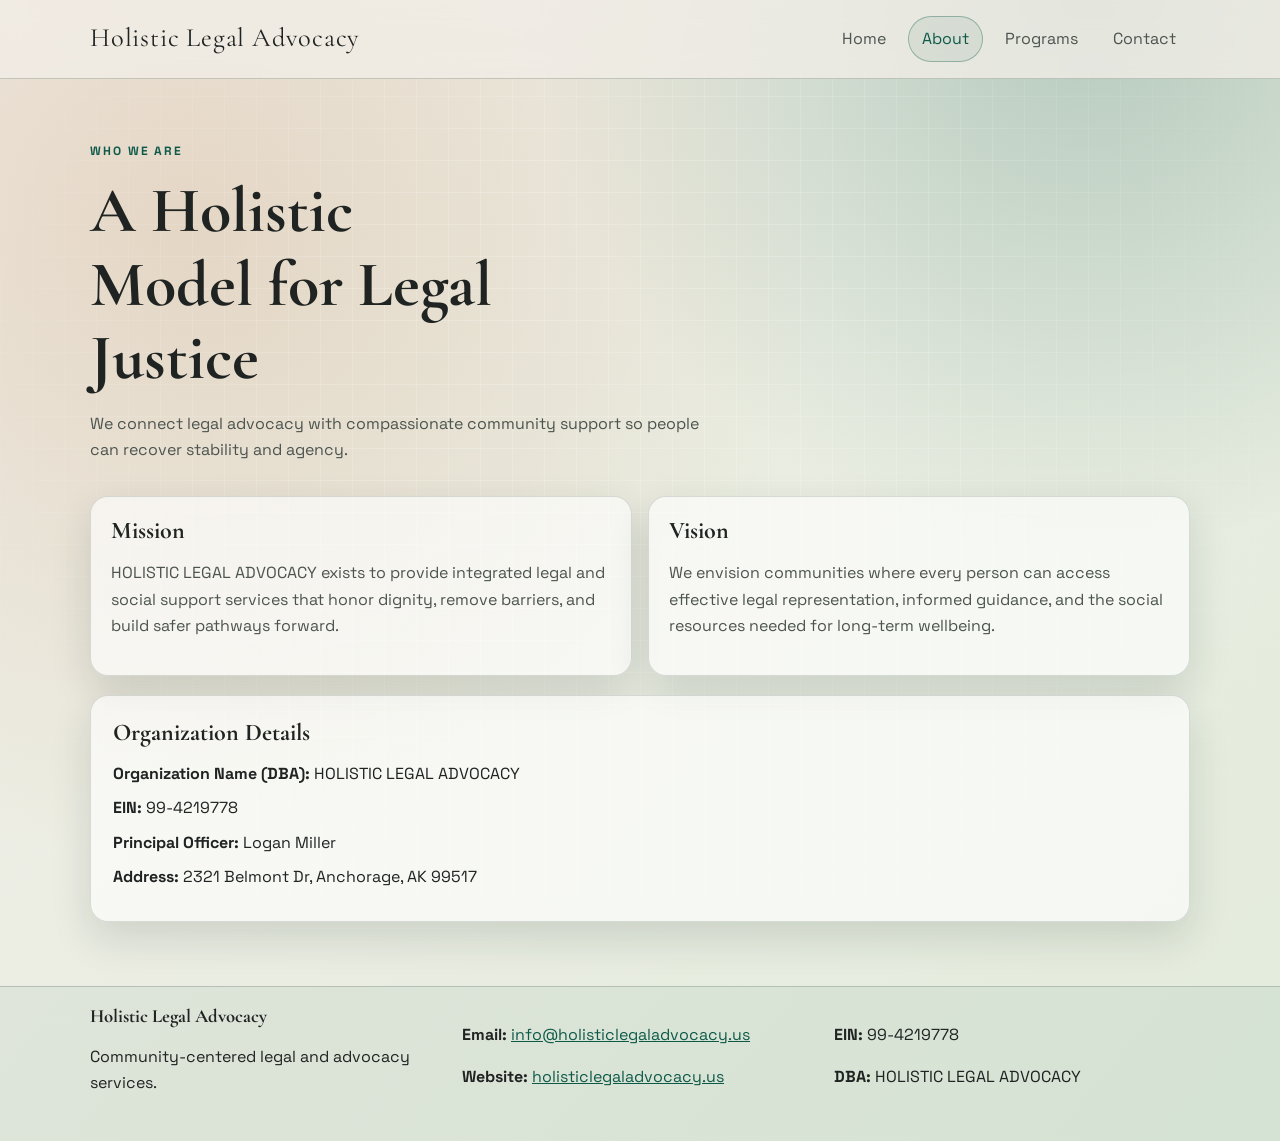
==== about.html @ d8be8e51 "添加关于、联系、主页、服务页面及样式和脚本文件" ====
<!DOCTYPE html>
<html lang="en">
<head>
  <meta charset="UTF-8" />
  <meta name="viewport" content="width=device-width, initial-scale=1.0" />
  <title>Holistic Legal Advocacy | About</title>
  <meta name="description" content="Learn about Holistic Legal Advocacy's mission, leadership, and legal organization details." />
  <link rel="preconnect" href="https://fonts.googleapis.com" />
  <link rel="preconnect" href="https://fonts.gstatic.com" crossorigin />
  <link href="https://fonts.googleapis.com/css2?family=Cormorant+Garamond:wght@500;600;700&family=Space+Grotesk:wght@400;500;600;700&display=swap" rel="stylesheet" />
  <link rel="stylesheet" href="styles.css" />
</head>
<body>
  <div class="page-glow"></div>
  <header class="site-header">
    <div class="container nav-wrap">
      <a href="index.html" class="brand">Holistic Legal Advocacy</a>
      <nav class="site-nav" aria-label="Main navigation">
        <a href="index.html">Home</a>
        <a class="active" href="about.html">About</a>
        <a href="services.html">Programs</a>
        <a href="contact.html">Contact</a>
      </nav>
    </div>
  </header>

  <main class="container">
    <section class="page-header reveal">
      <p class="kicker">Who We Are</p>
      <h1>A Holistic Model for Legal Justice</h1>
      <p class="lead">We connect legal advocacy with compassionate community support so people can recover stability and agency.</p>
    </section>

    <section class="content-grid reveal">
      <article class="panel">
        <h2>Mission</h2>
        <p>
          HOLISTIC LEGAL ADVOCACY exists to provide integrated legal and social support services that honor dignity,
          remove barriers, and build safer pathways forward.
        </p>
      </article>
      <article class="panel">
        <h2>Vision</h2>
        <p>
          We envision communities where every person can access effective legal representation, informed guidance,
          and the social resources needed for long-term wellbeing.
        </p>
      </article>
    </section>

    <section class="details reveal">
      <h2>Organization Details</h2>
      <div class="details-table">
        <p><strong>Organization Name (DBA):</strong> HOLISTIC LEGAL ADVOCACY</p>
        <p><strong>EIN:</strong> 99-4219778</p>
        <p><strong>Principal Officer:</strong> Logan Miller</p>
        <p><strong>Address:</strong> 2321 Belmont Dr, Anchorage, AK 99517</p>
      </div>
    </section>
  </main>

  <footer class="site-footer">
    <div class="container footer-grid">
      <div>
        <h3>Holistic Legal Advocacy</h3>
        <p>Community-centered legal and advocacy services.</p>
      </div>
      <div>
        <p><strong>Email:</strong> <a href="mailto:info@holisticlegaladvocacy.us">info@holisticlegaladvocacy.us</a></p>
        <p><strong>Website:</strong> <a href="https://holisticlegaladvocacy.us" target="_blank" rel="noopener noreferrer">holisticlegaladvocacy.us</a></p>
      </div>
      <div>
        <p><strong>EIN:</strong> 99-4219778</p>
        <p><strong>DBA:</strong> HOLISTIC LEGAL ADVOCACY</p>
      </div>
    </div>
  </footer>

  <script src="script.js"></script>
</body>
</html>
---- styles.css ----
:root {
  --bg-base: #f1eee7;
  --bg-accent: #e3ecdd;
  --ink: #1f2321;
  --muted: #4c544f;
  --line: #adb8af;
  --brand: #0e5a49;
  --brand-soft: #d5e6db;
  --highlight: #b56c32;
  --card: rgba(255, 255, 255, 0.62);
  --shadow: 0 16px 40px rgba(23, 41, 35, 0.14);
}

* {
  box-sizing: border-box;
}

html,
body {
  margin: 0;
  padding: 0;
}

body {
  font-family: "Space Grotesk", sans-serif;
  color: var(--ink);
  background:
    radial-gradient(circle at 15% 20%, rgba(181, 108, 50, 0.18), transparent 45%),
    radial-gradient(circle at 85% 0%, rgba(14, 90, 73, 0.24), transparent 35%),
    linear-gradient(130deg, var(--bg-base), var(--bg-accent));
  min-height: 100vh;
  line-height: 1.65;
  position: relative;
}

.page-glow {
  position: fixed;
  inset: 0;
  pointer-events: none;
  background-image: linear-gradient(90deg, rgba(255, 255, 255, 0.18) 1px, transparent 1px),
    linear-gradient(rgba(255, 255, 255, 0.18) 1px, transparent 1px);
  background-size: 32px 32px;
  mask-image: radial-gradient(circle at center, black 40%, transparent 100%);
  z-index: 0;
}

.container {
  width: min(1100px, 92vw);
  margin: 0 auto;
  position: relative;
  z-index: 1;
}

.site-header {
  position: sticky;
  top: 0;
  backdrop-filter: blur(12px);
  background: rgba(241, 238, 231, 0.78);
  border-bottom: 1px solid rgba(110, 123, 116, 0.35);
  z-index: 10;
}

.nav-wrap {
  display: flex;
  align-items: center;
  justify-content: space-between;
  gap: 1rem;
  padding: 1rem 0;
}

.brand {
  font-family: "Cormorant Garamond", serif;
  font-size: 1.65rem;
  color: var(--ink);
  text-decoration: none;
  letter-spacing: 0.03em;
}

.site-nav {
  display: flex;
  gap: 0.5rem;
  flex-wrap: wrap;
}

.site-nav a {
  text-decoration: none;
  color: var(--muted);
  padding: 0.55rem 0.8rem;
  border-radius: 999px;
  border: 1px solid transparent;
  transition: all 0.25s ease;
}

.site-nav a:hover,
.site-nav a.active {
  color: var(--brand);
  border-color: rgba(14, 90, 73, 0.35);
  background: rgba(14, 90, 73, 0.08);
}

main {
  padding: 2.2rem 0 4rem;
}

.hero {
  padding: 2rem 0 0.5rem;
}

.kicker {
  color: var(--brand);
  text-transform: uppercase;
  letter-spacing: 0.16em;
  font-size: 0.75rem;
  font-weight: 700;
}

h1,
h2,
h3 {
  font-family: "Cormorant Garamond", serif;
  line-height: 1.15;
  margin: 0 0 0.9rem;
}

h1 {
  font-size: clamp(2rem, 5vw, 4rem);
  max-width: 14ch;
}

.lead {
  max-width: 62ch;
  color: var(--muted);
  margin-bottom: 1.5rem;
}

.hero-actions {
  display: flex;
  flex-wrap: wrap;
  gap: 0.7rem;
}

.btn {
  text-decoration: none;
  display: inline-flex;
  align-items: center;
  justify-content: center;
  padding: 0.78rem 1.25rem;
  border-radius: 999px;
  font-weight: 600;
  transition: transform 0.25s ease, box-shadow 0.25s ease, background 0.25s ease;
}

.btn:hover {
  transform: translateY(-2px);
}

.btn-primary {
  background: var(--brand);
  color: #ffffff;
  box-shadow: 0 10px 24px rgba(14, 90, 73, 0.25);
}

.btn-secondary {
  color: var(--brand);
  background: #ffffff;
  border: 1px solid rgba(14, 90, 73, 0.32);
}

.cards,
.program-grid,
.content-grid,
.contact-layout {
  display: grid;
  grid-template-columns: repeat(auto-fit, minmax(220px, 1fr));
  gap: 1rem;
  margin-top: 2rem;
}

.card,
.panel,
.impact,
.details {
  background: var(--card);
  border: 1px solid rgba(110, 123, 116, 0.24);
  box-shadow: var(--shadow);
  border-radius: 18px;
}

.card,
.panel {
  padding: 1.25rem;
}

.card p,
.panel p {
  color: var(--muted);
}

.impact {
  margin-top: 1.4rem;
  padding: 1.3rem;
  display: grid;
  gap: 1rem;
  grid-template-columns: 2fr 1fr;
}

.impact ul {
  margin: 0;
  padding-left: 1rem;
}

.impact li {
  margin-bottom: 0.6rem;
}

.page-header {
  padding-top: 1rem;
}

.details {
  margin-top: 1.2rem;
  padding: 1.4rem;
}

.details-table p {
  margin: 0.5rem 0;
}

a {
  color: var(--brand);
}

.site-footer {
  border-top: 1px solid rgba(110, 123, 116, 0.35);
  background: rgba(14, 90, 73, 0.06);
  padding: 1.2rem 0 1.8rem;
  position: relative;
  z-index: 1;
}

.footer-grid {
  display: grid;
  gap: 1rem;
  grid-template-columns: repeat(auto-fit, minmax(220px, 1fr));
}

.footer-grid h3 {
  margin-bottom: 0.3rem;
}

.reveal {
  opacity: 0;
  transform: translateY(18px);
  transition: opacity 0.7s ease, transform 0.7s ease;
}

.reveal.in-view {
  opacity: 1;
  transform: translateY(0);
}

@media (max-width: 820px) {
  .impact {
    grid-template-columns: 1fr;
  }

  .brand {
    font-size: 1.35rem;
  }
}

@media (max-width: 640px) {
  .site-nav {
    width: 100%;
    justify-content: flex-start;
  }

  .nav-wrap {
    flex-direction: column;
    align-items: flex-start;
  }

  main {
    padding-top: 1.4rem;
  }
}
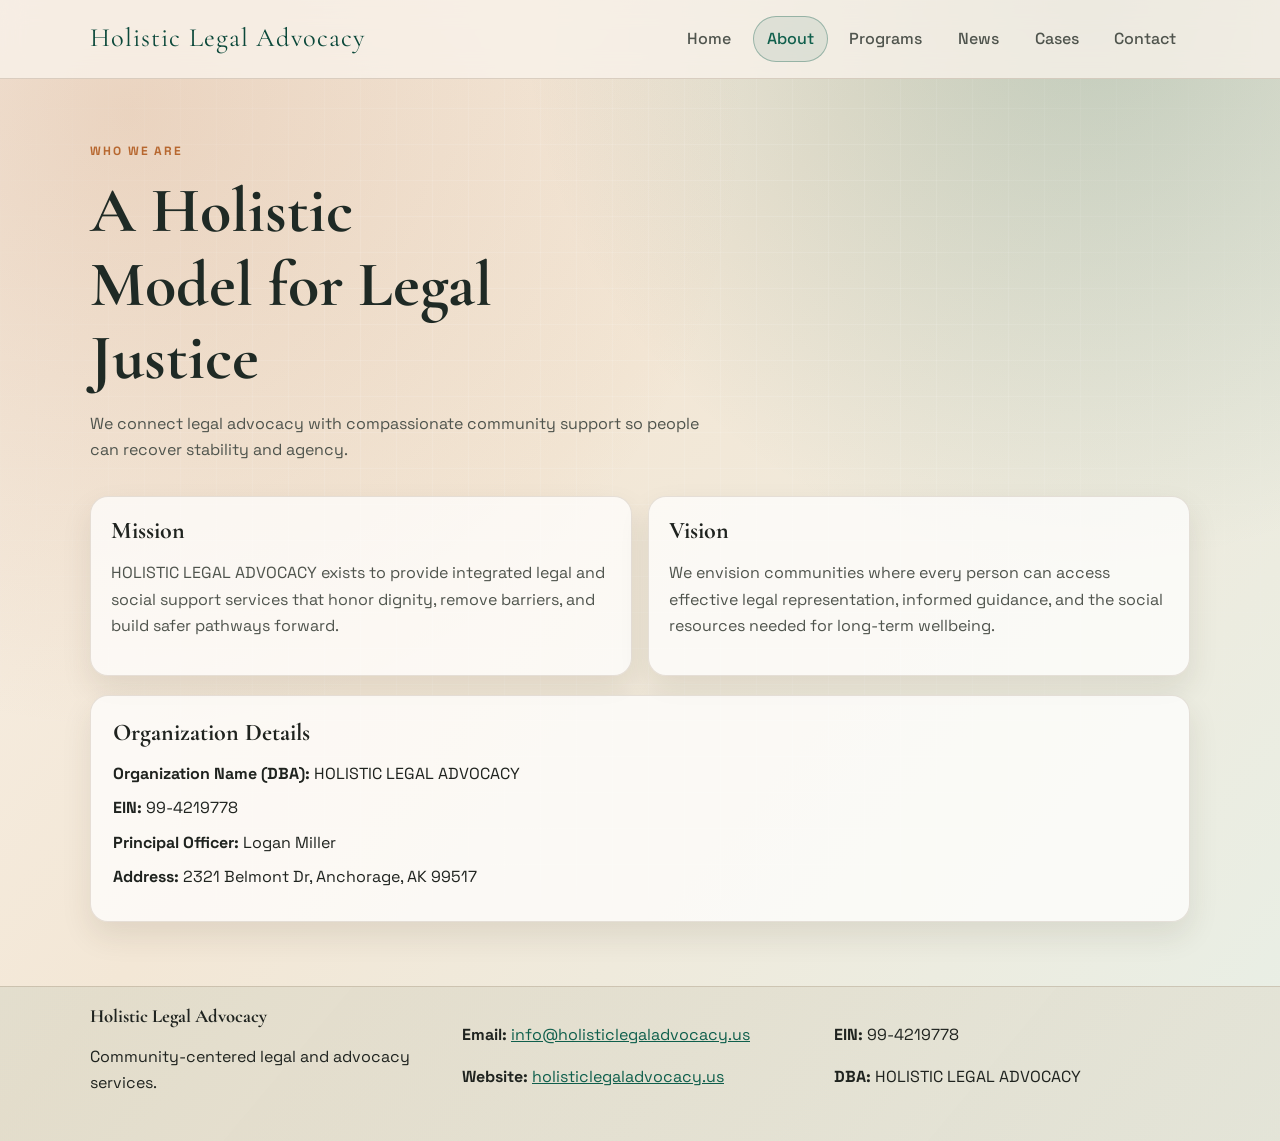
==== commit 0ad54b24: "添加关于、新闻、案例页面，更新主页和联系页面，增强表单功能和样式" ====
--- a/about.html
+++ b/about.html
@@ -19,6 +19,8 @@
         <a href="index.html">Home</a>
         <a class="active" href="about.html">About</a>
         <a href="services.html">Programs</a>
+        <a href="news.html">News</a>
+        <a href="cases.html">Cases</a>
         <a href="contact.html">Contact</a>
       </nav>
     </div>
--- a/styles.css
+++ b/styles.css
@@ -1,14 +1,18 @@
 :root {
-  --bg-base: #f1eee7;
-  --bg-accent: #e3ecdd;
-  --ink: #1f2321;
-  --muted: #4c544f;
-  --line: #adb8af;
-  --brand: #0e5a49;
-  --brand-soft: #d5e6db;
-  --highlight: #b56c32;
-  --card: rgba(255, 255, 255, 0.62);
-  --shadow: 0 16px 40px rgba(23, 41, 35, 0.14);
+  --bg-base: #f8f1e8;
+  --bg-soft: #f3e7d6;
+  --bg-accent: #e8efe6;
+  --ink: #1f231f;
+  --muted: #4f544d;
+  --line: #bcae9d;
+  --brand: #0f5f4c;
+  --brand-deep: #0b483a;
+  --highlight: #b7672f;
+  --highlight-soft: #f4d8bf;
+  --paper: rgba(255, 252, 246, 0.78);
+  --panel: rgba(255, 255, 255, 0.72);
+  --shadow-soft: 0 14px 30px rgba(63, 45, 30, 0.1);
+  --shadow-strong: 0 24px 54px rgba(30, 44, 37, 0.18);
 }
 
 * {
@@ -25,9 +29,9 @@
   font-family: "Space Grotesk", sans-serif;
   color: var(--ink);
   background:
-    radial-gradient(circle at 15% 20%, rgba(181, 108, 50, 0.18), transparent 45%),
-    radial-gradient(circle at 85% 0%, rgba(14, 90, 73, 0.24), transparent 35%),
-    linear-gradient(130deg, var(--bg-base), var(--bg-accent));
+    radial-gradient(circle at 10% 10%, rgba(183, 103, 47, 0.2), transparent 40%),
+    radial-gradient(circle at 85% 0%, rgba(15, 95, 76, 0.21), transparent 36%),
+    linear-gradient(130deg, var(--bg-base), var(--bg-soft) 42%, var(--bg-accent));
   min-height: 100vh;
   line-height: 1.65;
   position: relative;
@@ -37,9 +41,9 @@
   position: fixed;
   inset: 0;
   pointer-events: none;
-  background-image: linear-gradient(90deg, rgba(255, 255, 255, 0.18) 1px, transparent 1px),
-    linear-gradient(rgba(255, 255, 255, 0.18) 1px, transparent 1px);
-  background-size: 32px 32px;
+  background-image: linear-gradient(90deg, rgba(255, 255, 255, 0.12) 1px, transparent 1px),
+    linear-gradient(rgba(255, 255, 255, 0.12) 1px, transparent 1px);
+  background-size: 36px 36px;
   mask-image: radial-gradient(circle at center, black 40%, transparent 100%);
   z-index: 0;
 }
@@ -55,8 +59,8 @@
   position: sticky;
   top: 0;
   backdrop-filter: blur(12px);
-  background: rgba(241, 238, 231, 0.78);
-  border-bottom: 1px solid rgba(110, 123, 116, 0.35);
+  background: rgba(249, 243, 235, 0.78);
+  border-bottom: 1px solid rgba(149, 128, 106, 0.3);
   z-index: 10;
 }
 
@@ -71,9 +75,9 @@
 .brand {
   font-family: "Cormorant Garamond", serif;
   font-size: 1.65rem;
-  color: var(--ink);
+  color: var(--brand-deep);
   text-decoration: none;
-  letter-spacing: 0.03em;
+  letter-spacing: 0.04em;
 }
 
 .site-nav {
@@ -89,13 +93,14 @@
   border-radius: 999px;
   border: 1px solid transparent;
   transition: all 0.25s ease;
+  font-weight: 500;
 }
 
 .site-nav a:hover,
 .site-nav a.active {
   color: var(--brand);
-  border-color: rgba(14, 90, 73, 0.35);
-  background: rgba(14, 90, 73, 0.08);
+  border-color: rgba(15, 95, 76, 0.35);
+  background: rgba(15, 95, 76, 0.09);
 }
 
 main {
@@ -103,11 +108,11 @@
 }
 
 .hero {
-  padding: 2rem 0 0.5rem;
+  padding: 2.4rem 0 0.8rem;
 }
 
 .kicker {
-  color: var(--brand);
+  color: var(--highlight);
   text-transform: uppercase;
   letter-spacing: 0.16em;
   font-size: 0.75rem;
@@ -125,6 +130,7 @@
 h1 {
   font-size: clamp(2rem, 5vw, 4rem);
   max-width: 14ch;
+  color: #1f2a25;
 }
 
 .lead {
@@ -157,19 +163,20 @@
 .btn-primary {
   background: var(--brand);
   color: #ffffff;
-  box-shadow: 0 10px 24px rgba(14, 90, 73, 0.25);
+  box-shadow: 0 10px 24px rgba(15, 95, 76, 0.26);
 }
 
 .btn-secondary {
   color: var(--brand);
-  background: #ffffff;
-  border: 1px solid rgba(14, 90, 73, 0.32);
+  background: #fffdf9;
+  border: 1px solid rgba(15, 95, 76, 0.32);
 }
 
 .cards,
 .program-grid,
 .content-grid,
-.contact-layout {
+.contact-layout,
+.news-list {
   display: grid;
   grid-template-columns: repeat(auto-fit, minmax(220px, 1fr));
   gap: 1rem;
@@ -179,10 +186,14 @@
 .card,
 .panel,
 .impact,
-.details {
-  background: var(--card);
-  border: 1px solid rgba(110, 123, 116, 0.24);
-  box-shadow: var(--shadow);
+.details,
+.story-card,
+.timeline-item,
+.metric-card,
+.quote-panel {
+  background: var(--panel);
+  border: 1px solid rgba(149, 128, 106, 0.22);
+  box-shadow: var(--shadow-soft);
   border-radius: 18px;
 }
 
@@ -198,10 +209,11 @@
 
 .impact {
   margin-top: 1.4rem;
-  padding: 1.3rem;
+  padding: 1.4rem;
   display: grid;
   gap: 1rem;
   grid-template-columns: 2fr 1fr;
+  box-shadow: var(--shadow-strong);
 }
 
 .impact ul {
@@ -222,6 +234,146 @@
   padding: 1.4rem;
 }
 
+.milestones {
+  margin-top: 1.2rem;
+  display: grid;
+  grid-template-columns: repeat(auto-fit, minmax(200px, 1fr));
+  gap: 1rem;
+}
+
+.metric-card {
+  padding: 1.2rem;
+  text-align: center;
+  background: linear-gradient(180deg, var(--paper), rgba(255, 255, 255, 0.9));
+}
+
+.metric-number {
+  font-family: "Cormorant Garamond", serif;
+  font-size: 2.5rem;
+  line-height: 1;
+  margin: 0;
+  color: var(--brand-deep);
+}
+
+.metric-label {
+  margin: 0.45rem 0 0;
+  color: var(--muted);
+}
+
+.quote-panel {
+  margin-top: 1.1rem;
+  padding: 1.5rem;
+  text-align: center;
+  background: linear-gradient(120deg, rgba(244, 216, 191, 0.4), rgba(232, 239, 230, 0.7));
+}
+
+.quote-panel blockquote {
+  margin: 0;
+  font-family: "Cormorant Garamond", serif;
+  font-size: clamp(1.35rem, 3vw, 2rem);
+}
+
+.quote-panel p {
+  margin: 0.8rem 0 0;
+  color: var(--muted);
+}
+
+.news-list {
+  grid-template-columns: repeat(auto-fit, minmax(260px, 1fr));
+}
+
+.story-card {
+  padding: 1.3rem;
+  display: flex;
+  flex-direction: column;
+  gap: 0.5rem;
+}
+
+.story-meta {
+  margin: 0;
+  color: var(--highlight);
+  font-size: 0.84rem;
+  letter-spacing: 0.05em;
+  text-transform: uppercase;
+  font-weight: 600;
+}
+
+.timeline {
+  margin-top: 1.8rem;
+  display: grid;
+  gap: 1rem;
+}
+
+.timeline-item {
+  padding: 1.25rem;
+  border-left: 6px solid rgba(15, 95, 76, 0.3);
+}
+
+.contact-layout {
+  grid-template-columns: 1fr 1.2fr 0.9fr;
+  align-items: start;
+}
+
+.contact-intro {
+  background: linear-gradient(150deg, rgba(244, 216, 191, 0.38), rgba(255, 255, 255, 0.82));
+}
+
+.contact-form-wrap {
+  box-shadow: var(--shadow-strong);
+}
+
+.form-note {
+  margin-top: -0.2rem;
+  margin-bottom: 0.9rem;
+  color: var(--muted);
+  font-size: 0.92rem;
+}
+
+.contact-form {
+  display: grid;
+  gap: 0.62rem;
+}
+
+.contact-form label {
+  font-weight: 600;
+  color: #2d3a34;
+  margin-top: 0.3rem;
+}
+
+.contact-form input,
+.contact-form select,
+.contact-form textarea {
+  width: 100%;
+  border: 1px solid rgba(149, 128, 106, 0.36);
+  border-radius: 10px;
+  padding: 0.75rem 0.82rem;
+  font: inherit;
+  background: rgba(255, 255, 255, 0.96);
+  color: var(--ink);
+}
+
+.contact-form input:focus,
+.contact-form select:focus,
+.contact-form textarea:focus {
+  outline: 2px solid rgba(15, 95, 76, 0.32);
+  border-color: rgba(15, 95, 76, 0.45);
+}
+
+.form-status {
+  min-height: 1.25rem;
+  margin: 0.2rem 0 0;
+  font-size: 0.92rem;
+  color: var(--muted);
+}
+
+.form-status.success {
+  color: #136850;
+}
+
+.form-status.error {
+  color: #9d4026;
+}
+
 .details-table p {
   margin: 0.5rem 0;
 }
@@ -231,8 +383,8 @@
 }
 
 .site-footer {
-  border-top: 1px solid rgba(110, 123, 116, 0.35);
-  background: rgba(14, 90, 73, 0.06);
+  border-top: 1px solid rgba(149, 128, 106, 0.3);
+  background: linear-gradient(130deg, rgba(15, 95, 76, 0.07), rgba(183, 103, 47, 0.08));
   padding: 1.2rem 0 1.8rem;
   position: relative;
   z-index: 1;
@@ -251,7 +403,7 @@
 .reveal {
   opacity: 0;
   transform: translateY(18px);
-  transition: opacity 0.7s ease, transform 0.7s ease;
+  transition: opacity 0.8s ease, transform 0.8s ease;
 }
 
 .reveal.in-view {
@@ -261,6 +413,10 @@
 
 @media (max-width: 820px) {
   .impact {
+    grid-template-columns: 1fr;
+  }
+
+  .contact-layout {
     grid-template-columns: 1fr;
   }
 
